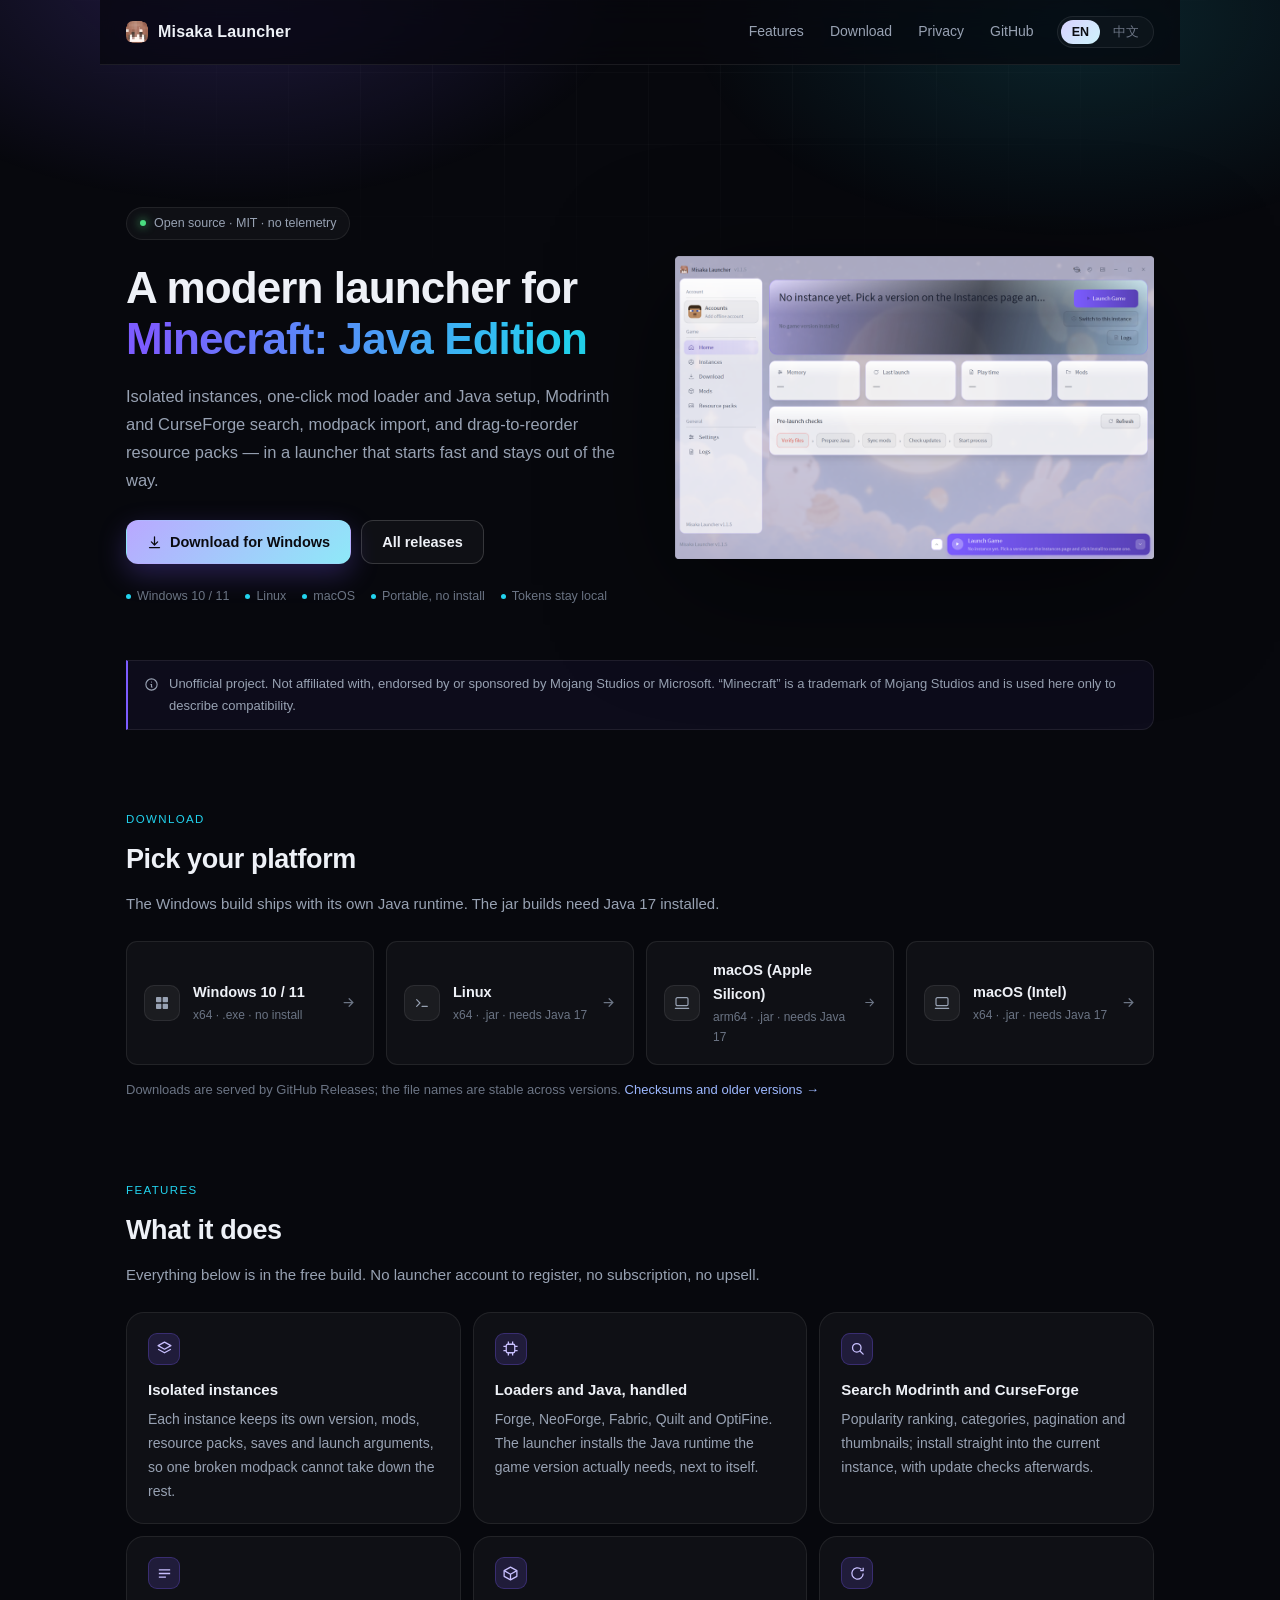
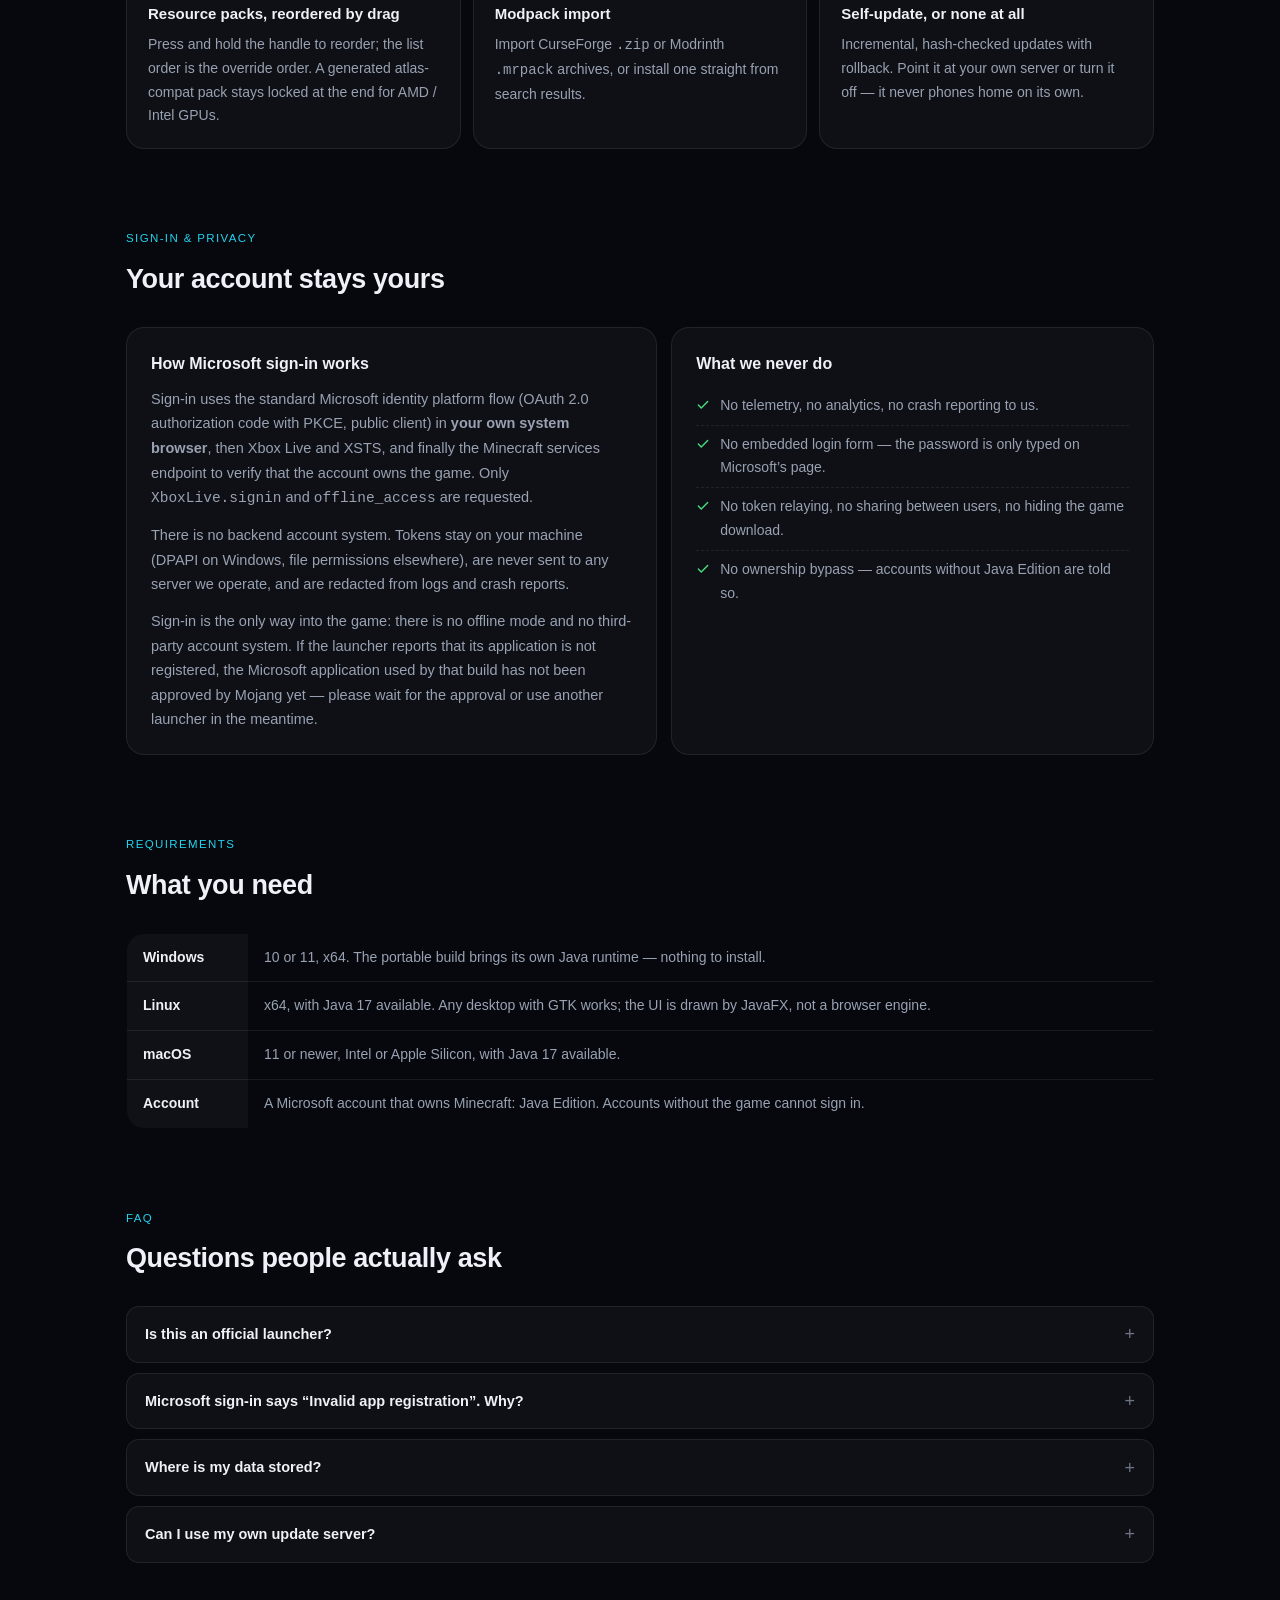
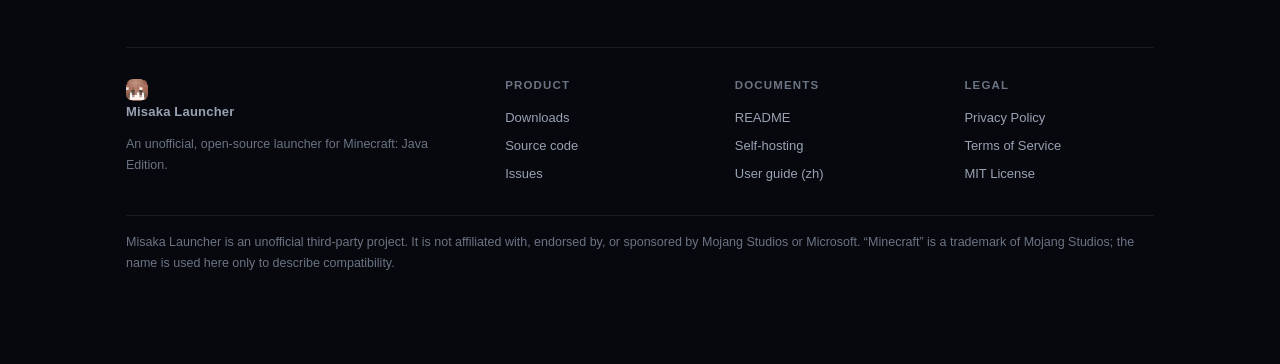
==== site/index.html @ e213591b "Misaka Launcher 1.2.0 只支持微软正版登录（移除离线账户与第三方皮肤站认证）；产品名与产物名去掉 Minecraft 商标， 更新服务产品键改为 MisakaLauncher；下载" ====
<!DOCTYPE html>
<html lang="en" data-lang="en">
<head>
    <meta charset="utf-8">
    <meta name="viewport" content="width=device-width, initial-scale=1">
    <meta name="theme-color" content="#07080d">
    <title>Misaka Launcher — a modern launcher for Minecraft: Java Edition</title>
    <meta name="description" content="Misaka Launcher is an unofficial, open-source desktop launcher for Minecraft: Java Edition: isolated instances, mod loader and Java management, Modrinth & CurseForge, modpack import, and resource pack ordering. Not affiliated with Mojang Studios or Microsoft.">
    <link rel="icon" href="assets/icon.webp" type="image/webp">
    <meta property="og:type" content="website">
    <meta property="og:title" content="Misaka Launcher — Minecraft: Java Edition launcher">
    <meta property="og:description" content="Unofficial, open-source launcher: isolated instances, mod loaders and Java managed, Modrinth &amp; CurseForge, modpack import.">
    <meta property="og:url" content="https://misakalauncher.org/">
    <meta property="og:image" content="https://misakalauncher.org/assets/screenshot-home.png">
    <link rel="stylesheet" href="assets/style.css">
</head>
<body>
<div class="wrap">

    <header class="top">
        <a class="brand" href="index.html">
            <img class="mark" src="assets/icon.webp" width="22" height="22" alt="">
            Misaka Launcher
        </a>
        <nav class="top">
            <a href="#features"><span data-lang="en">Features</span><span data-lang="zh">功能</span></a>
            <a href="#download"><span data-lang="en">Download</span><span data-lang="zh">下载</span></a>
            <a href="privacy.html"><span data-lang="en">Privacy</span><span data-lang="zh">隐私</span></a>
            <a class="keep" href="https://github.com/MisakaMikoto19/MisakaLauncher">GitHub</a>
            <span class="lang" role="group" aria-label="Language">
                <button type="button" data-set-lang="en">EN</button>
                <button type="button" data-set-lang="zh">中文</button>
            </span>
        </nav>
    </header>

    <!-- ================= Hero ================= -->
    <section class="hero">
        <div>
            <div class="eyebrow">
                <span class="dot"></span>
                <span data-lang="en">Open source · MIT · no telemetry</span>
                <span data-lang="zh">开源 · MIT · 无遥测</span>
            </div>

            <h1>
                <span data-lang="en">A modern launcher for <span class="grad">Minecraft: Java Edition</span></span>
                <span data-lang="zh">为 <span class="grad">Minecraft: Java Edition</span> 打造的现代启动器</span>
            </h1>

            <p class="lead">
                <span data-lang="en">Isolated instances, one-click mod loader and Java setup, Modrinth and CurseForge search, modpack import, and drag-to-reorder resource packs — in a launcher that starts fast and stays out of the way.</span>
                <span data-lang="zh">实例彼此隔离，加载器与 Java 一键装好；Modrinth、CurseForge 直接检索，整合包可导入；资源包拖拽排序。启动快，也不挡路。</span>
            </p>

            <div class="cta">
                <a class="btn btn-primary" href="https://github.com/MisakaMikoto19/MisakaLauncher/releases/latest/download/MisakaLauncher-windows-x64.exe">
                    <svg width="15" height="15" viewBox="0 0 24 24" fill="none" stroke="currentColor" stroke-width="2" stroke-linecap="round" stroke-linejoin="round" aria-hidden="true">
                        <path d="M12 3v12"/><path d="M7 11l5 5 5-5"/><path d="M4 20h16"/>
                    </svg>
                    <span data-lang="en">Download for Windows</span>
                    <span data-lang="zh">下载 Windows 版</span>
                </a>
                <a class="btn btn-ghost" href="https://github.com/MisakaMikoto19/MisakaLauncher/releases">
                    <span data-lang="en">All releases</span>
                    <span data-lang="zh">所有版本</span>
                </a>
            </div>

            <div class="meta-row">
                <span><i></i>Windows 10 / 11</span>
                <span><i></i>Linux</span>
                <span><i></i>macOS</span>
                <span><i></i><span data-lang="en">Portable, no install</span><span data-lang="zh">免安装</span></span>
                <span><i></i><span data-lang="en">Tokens stay local</span><span data-lang="zh">令牌只存本机</span></span>
            </div>
        </div>

        <!-- 主视觉：优先用真实截图；截图缺失时回退到纯 CSS 模拟界面，避免出现裂图 -->
        <figure class="hero-shot">
            <img src="assets/screenshot-home.png" width="1100" height="696" decoding="async"
                 alt="Misaka Launcher main window: instance sidebar, launch card and pre-launch checks"
                 onerror="this.style.display='none';document.getElementById('hero-mock').style.display='block';">
            <div class="mock" id="hero-mock" aria-hidden="true" style="display:none">
            <div class="mock-bar">
                <i></i><i></i><i></i>
                <span class="url">Misaka Launcher</span>
            </div>
            <div class="mock-body">
                <div class="mock-side">
                    <div class="grp">Account</div>
                    <div class="item"><b></b>Steve</div>
                    <div class="grp">Game</div>
                    <div class="item on"><b></b>Home</div>
                    <div class="item"><b></b>Instances</div>
                    <div class="item"><b></b>Download</div>
                    <div class="item"><b></b>Mods</div>
                    <div class="item"><b></b>Packs</div>
                    <div class="grp">General</div>
                    <div class="item"><b></b>Settings</div>
                </div>
                <div class="mock-main">
                    <div class="mock-hero">
                        <div>
                            <div class="title">1.20.1 · Forge 47.4.28</div>
                            <div class="sub">Prominence II · 128 mods</div>
                        </div>
                        <div class="mock-launch">LAUNCH</div>
                    </div>
                    <div class="mock-stats">
                        <div class="mock-stat"><div class="k">Memory</div><div class="v">6144 MB</div></div>
                        <div class="mock-stat"><div class="k">Last launch</div><div class="v">13 min ago</div></div>
                        <div class="mock-stat"><div class="k">Play time</div><div class="v">47 h</div></div>
                    </div>
                    <div class="mock-list">
                        <div class="mock-row"><span class="tick"></span>Verify files<span class="bar"><span style="width:100%"></span></span></div>
                        <div class="mock-row"><span class="tick"></span>Prepare Java<span class="bar"><span style="width:100%"></span></span></div>
                        <div class="mock-row"><span class="tick"></span>Sync mods<span class="bar"><span style="width:72%"></span></span></div>
                    </div>
                </div>
            </div>
            </div>
        </figure>
    </section>

    <div class="notice">
        <svg width="15" height="15" viewBox="0 0 24 24" fill="none" stroke="currentColor" stroke-width="1.8" stroke-linecap="round" style="flex:none;margin-top:4px" aria-hidden="true">
            <circle cx="12" cy="12" r="9"/><path d="M12 8v.01M11 12h1v4h1"/>
        </svg>
        <span data-lang="en">Unofficial project. Not affiliated with, endorsed by or sponsored by Mojang Studios or Microsoft. “Minecraft” is a trademark of Mojang Studios and is used here only to describe compatibility.</span>
        <span data-lang="zh">非官方项目，与 Mojang Studios、Microsoft 均无关联，未获其认可或赞助。「Minecraft」是 Mojang Studios 的商标，此处仅用于说明兼容性。</span>
    </div>

    <!-- ================= 下载 ================= -->
    <section id="download">
        <div class="section-head">
            <span class="kicker"><span data-lang="en">Download</span><span data-lang="zh">下载</span></span>
            <h2><span data-lang="en">Pick your platform</span><span data-lang="zh">选择你的平台</span></h2>
            <p>
                <span data-lang="en">The Windows build ships with its own Java runtime. The jar builds need Java 17 installed.</span>
                <span data-lang="zh">Windows 版自带 Java 运行时；jar 版本需要本机已有 Java 17。</span>
            </p>
        </div>

        <div class="downloads">
            <a class="dl" href="https://github.com/MisakaMikoto19/MisakaLauncher/releases/latest/download/MisakaLauncher-windows-x64.exe">
                <span class="ico" aria-hidden="true">
                    <svg width="16" height="16" viewBox="0 0 24 24" fill="currentColor"><rect x="3" y="3" width="8" height="8" rx="1.2"/><rect x="13" y="3" width="8" height="8" rx="1.2"/><rect x="3" y="13" width="8" height="8" rx="1.2"/><rect x="13" y="13" width="8" height="8" rx="1.2"/></svg>
                </span>
                <span class="txt">
                    <strong>Windows 10 / 11</strong>
                    <small><span data-lang="en">x64 · .exe · no install</span><span data-lang="zh">x64 · .exe · 免安装</span></small>
                </span>
                <svg class="arrow" width="15" height="15" viewBox="0 0 24 24" fill="none" stroke="currentColor" stroke-width="2" stroke-linecap="round" aria-hidden="true"><path d="M5 12h13M13 6l6 6-6 6"/></svg>
            </a>

            <a class="dl" href="https://github.com/MisakaMikoto19/MisakaLauncher/releases/latest/download/MisakaLauncher-linux-x64.jar">
                <span class="ico" aria-hidden="true">
                    <svg width="16" height="16" viewBox="0 0 24 24" fill="none" stroke="currentColor" stroke-width="1.8" stroke-linecap="round"><path d="M4 7l5 5-5 5"/><path d="M12 17h8"/></svg>
                </span>
                <span class="txt">
                    <strong>Linux</strong>
                    <small><span data-lang="en">x64 · .jar · needs Java 17</span><span data-lang="zh">x64 · .jar · 需 Java 17</span></small>
                </span>
                <svg class="arrow" width="15" height="15" viewBox="0 0 24 24" fill="none" stroke="currentColor" stroke-width="2" stroke-linecap="round" aria-hidden="true"><path d="M5 12h13M13 6l6 6-6 6"/></svg>
            </a>

            <a class="dl" href="https://github.com/MisakaMikoto19/MisakaLauncher/releases/latest/download/MisakaLauncher-macos-arm64.jar">
                <span class="ico" aria-hidden="true">
                    <svg width="16" height="16" viewBox="0 0 24 24" fill="none" stroke="currentColor" stroke-width="1.8" stroke-linecap="round" stroke-linejoin="round"><rect x="3" y="4" width="18" height="12" rx="2"/><path d="M2 20h20"/></svg>
                </span>
                <span class="txt">
                    <strong>macOS <span data-lang="en">(Apple Silicon)</span><span data-lang="zh">（Apple 芯片）</span></strong>
                    <small><span data-lang="en">arm64 · .jar · needs Java 17</span><span data-lang="zh">arm64 · .jar · 需 Java 17</span></small>
                </span>
                <svg class="arrow" width="15" height="15" viewBox="0 0 24 24" fill="none" stroke="currentColor" stroke-width="2" stroke-linecap="round" aria-hidden="true"><path d="M5 12h13M13 6l6 6-6 6"/></svg>
            </a>

            <a class="dl" href="https://github.com/MisakaMikoto19/MisakaLauncher/releases/latest/download/MisakaLauncher-macos-x64.jar">
                <span class="ico" aria-hidden="true">
                    <svg width="16" height="16" viewBox="0 0 24 24" fill="none" stroke="currentColor" stroke-width="1.8" stroke-linecap="round" stroke-linejoin="round"><rect x="3" y="4" width="18" height="12" rx="2"/><path d="M2 20h20"/></svg>
                </span>
                <span class="txt">
                    <strong>macOS <span data-lang="en">(Intel)</span><span data-lang="zh">（Intel）</span></strong>
                    <small><span data-lang="en">x64 · .jar · needs Java 17</span><span data-lang="zh">x64 · .jar · 需 Java 17</span></small>
                </span>
                <svg class="arrow" width="15" height="15" viewBox="0 0 24 24" fill="none" stroke="currentColor" stroke-width="2" stroke-linecap="round" aria-hidden="true"><path d="M5 12h13M13 6l6 6-6 6"/></svg>
            </a>
        </div>

        <p class="hint">
            <span data-lang="en">Downloads are served by GitHub Releases; the file names are stable across versions.</span>
            <span data-lang="zh">下载由 GitHub Releases 提供，文件名跨版本保持不变。</span>
            <a href="https://github.com/MisakaMikoto19/MisakaLauncher/releases"><span data-lang="en">Checksums and older versions →</span><span data-lang="zh">校验值与历史版本 →</span></a>
        </p>
    </section>

    <!-- ================= 功能 ================= -->
    <section id="features">
        <div class="section-head">
            <span class="kicker"><span data-lang="en">Features</span><span data-lang="zh">功能</span></span>
            <h2><span data-lang="en">What it does</span><span data-lang="zh">它能做什么</span></h2>
            <p>
                <span data-lang="en">Everything below is in the free build. No launcher account to register, no subscription, no upsell.</span>
                <span data-lang="zh">下面这些都在免费版里：不需要在启动器里注册账号，没有订阅，也没有内购。</span>
            </p>
        </div>

        <div class="features">
            <div class="feature">
                <div class="ico" aria-hidden="true">
                    <svg width="17" height="17" viewBox="0 0 24 24" fill="none" stroke="currentColor" stroke-width="1.8" stroke-linejoin="round"><path d="M12 3l9 5-9 5-9-5 9-5z"/><path d="M3 13l9 5 9-5"/></svg>
                </div>
                <h3><span data-lang="en">Isolated instances</span><span data-lang="zh">实例彼此隔离</span></h3>
                <p>
                    <span data-lang="en">Each instance keeps its own version, mods, resource packs, saves and launch arguments, so one broken modpack cannot take down the rest.</span>
                    <span data-lang="zh">每个实例独立保存版本、模组、资源包、存档与启动参数；一个整合包出问题不会牵连其它实例。</span>
                </p>
            </div>

            <div class="feature">
                <div class="ico" aria-hidden="true">
                    <svg width="17" height="17" viewBox="0 0 24 24" fill="none" stroke="currentColor" stroke-width="1.8" stroke-linejoin="round"><rect x="6" y="6" width="12" height="12" rx="2"/><path d="M9 2v4M15 2v4M9 18v4M15 18v4M2 9h4M2 15h4M18 9h4M18 15h4"/></svg>
                </div>
                <h3><span data-lang="en">Loaders and Java, handled</span><span data-lang="zh">加载器与 Java 自动搞定</span></h3>
                <p>
                    <span data-lang="en">Forge, NeoForge, Fabric, Quilt and OptiFine. The launcher installs the Java runtime the game version actually needs, next to itself.</span>
                    <span data-lang="zh">支持 Forge、NeoForge、Fabric、Quilt、OptiFine；按游戏版本自动安装对应 Java 运行时，放在启动器旁边。</span>
                </p>
            </div>

            <div class="feature">
                <div class="ico" aria-hidden="true">
                    <svg width="17" height="17" viewBox="0 0 24 24" fill="none" stroke="currentColor" stroke-width="1.8" stroke-linecap="round"><circle cx="11" cy="11" r="6"/><path d="M20 20l-4.2-4.2"/></svg>
                </div>
                <h3><span data-lang="en">Search Modrinth and CurseForge</span><span data-lang="zh">直接检索两大平台</span></h3>
                <p>
                    <span data-lang="en">Popularity ranking, categories, pagination and thumbnails; install straight into the current instance, with update checks afterwards.</span>
                    <span data-lang="zh">热度排序、分类筛选、分页与缩略图；装进当前实例，之后还能检查更新。</span>
                </p>
            </div>

            <div class="feature">
                <div class="ico" aria-hidden="true">
                    <svg width="17" height="17" viewBox="0 0 24 24" fill="none" stroke="currentColor" stroke-width="1.8" stroke-linejoin="round"><path d="M4 7h16M4 12h16M4 17h10"/></svg>
                </div>
                <h3><span data-lang="en">Resource packs, reordered by drag</span><span data-lang="zh">资源包拖拽排序</span></h3>
                <p>
                    <span data-lang="en">Press and hold the handle to reorder; the list order is the override order. A generated atlas-compat pack stays locked at the end for AMD / Intel GPUs.</span>
                    <span data-lang="zh">按住手柄即可拖动排序，列表顺序就是覆盖顺序。为 AMD / Intel 显卡生成的贴图兼容包锁定在末尾。</span>
                </p>
            </div>

            <div class="feature">
                <div class="ico" aria-hidden="true">
                    <svg width="17" height="17" viewBox="0 0 24 24" fill="none" stroke="currentColor" stroke-width="1.8" stroke-linejoin="round"><path d="M3 8l9-5 9 5v8l-9 5-9-5V8z"/><path d="M3 8l9 5 9-5M12 13v8"/></svg>
                </div>
                <h3><span data-lang="en">Modpack import</span><span data-lang="zh">整合包导入</span></h3>
                <p>
                    <span data-lang="en">Import CurseForge <code>.zip</code> or Modrinth <code>.mrpack</code> archives, or install one straight from search results.</span>
                    <span data-lang="zh">导入 CurseForge <code>.zip</code> 或 Modrinth <code>.mrpack</code>，也可直接从检索结果里安装。</span>
                </p>
            </div>

            <div class="feature">
                <div class="ico" aria-hidden="true">
                    <svg width="17" height="17" viewBox="0 0 24 24" fill="none" stroke="currentColor" stroke-width="1.8" stroke-linejoin="round"><path d="M20 12a8 8 0 1 1-2.6-5.9"/><path d="M20 4v4h-4"/></svg>
                </div>
                <h3><span data-lang="en">Self-update, or none at all</span><span data-lang="zh">可自更新，也可完全关掉</span></h3>
                <p>
                    <span data-lang="en">Incremental, hash-checked updates with rollback. Point it at your own server or turn it off — it never phones home on its own.</span>
                    <span data-lang="zh">增量更新、逐块校验、可回滚；可以指向自建服务端，也可以直接关掉，默认不会私自上报。</span>
                </p>
            </div>
        </div>

        </section>

    <!-- ================= 登录与隐私 ================= -->
    <section id="signin">
        <div class="section-head">
            <span class="kicker"><span data-lang="en">Sign-in &amp; privacy</span><span data-lang="zh">登录与隐私</span></span>
            <h2><span data-lang="en">Your account stays yours</span><span data-lang="zh">账号始终在你自己手里</span></h2>
        </div>

        <div class="split">
            <div class="card">
                <h3><span data-lang="en">How Microsoft sign-in works</span><span data-lang="zh">微软登录是怎么走的</span></h3>
                <p>
                    <span data-lang="en">Sign-in uses the standard Microsoft identity platform flow (OAuth 2.0 authorization code with PKCE, public client) in <strong>your own system browser</strong>, then Xbox Live and XSTS, and finally the Minecraft services endpoint to verify that the account owns the game. Only <code>XboxLive.signin</code> and <code>offline_access</code> are requested.</span>
                    <span data-lang="zh">登录使用微软标准流程（OAuth 2.0 授权码 + PKCE，公共客户端），在 <strong>你自己的系统浏览器</strong> 里完成；随后经 Xbox Live 与 XSTS，最后由 Minecraft 服务端确认账号是否拥有游戏。只申请 <code>XboxLive.signin</code> 与 <code>offline_access</code>。</span>
                </p>
                <p>
                    <span data-lang="en">There is no backend account system. Tokens stay on your machine (DPAPI on Windows, file permissions elsewhere), are never sent to any server we operate, and are redacted from logs and crash reports.</span>
                    <span data-lang="zh">没有自有账号服务器：令牌只保存在本机（Windows 用 DPAPI 加密），不会上传到本项目运营的任何服务器，日志与崩溃报告里的令牌会被脱敏。</span>
                </p>
                <p>
                    <span data-lang="en">Sign-in is the only way into the game: there is no offline mode and no third-party account system. If the launcher reports that its application is not registered, the Microsoft application used by that build has not been approved by Mojang yet — please wait for the approval or use another launcher in the meantime.</span>
                    <span data-lang="zh">登录是进入游戏的唯一方式：没有离线模式，也不接任何第三方账户体系。若提示应用未登记，说明该构建使用的微软应用尚未通过 Mojang 审核 —— 请等待审核通过，或暂时改用其它启动器。</span>
                </p>
            </div>

            <div class="card">
                <h3><span data-lang="en">What we never do</span><span data-lang="zh">我们不做的事</span></h3>
                <ul class="checklist">
                    <li>
                        <svg width="14" height="14" viewBox="0 0 24 24" fill="none" stroke="currentColor" stroke-width="2.4" stroke-linecap="round" stroke-linejoin="round" aria-hidden="true"><path d="M20 6L9 17l-5-5"/></svg>
                        <span data-lang="en">No telemetry, no analytics, no crash reporting to us.</span>
                        <span data-lang="zh">没有遥测、没有统计，崩溃报告不会发给我们。</span>
                    </li>
                    <li>
                        <svg width="14" height="14" viewBox="0 0 24 24" fill="none" stroke="currentColor" stroke-width="2.4" stroke-linecap="round" stroke-linejoin="round" aria-hidden="true"><path d="M20 6L9 17l-5-5"/></svg>
                        <span data-lang="en">No embedded login form — the password is only typed on Microsoft’s page.</span>
                        <span data-lang="zh">不内嵌登录表单，密码只在微软页面上输入。</span>
                    </li>
                    <li>
                        <svg width="14" height="14" viewBox="0 0 24 24" fill="none" stroke="currentColor" stroke-width="2.4" stroke-linecap="round" stroke-linejoin="round" aria-hidden="true"><path d="M20 6L9 17l-5-5"/></svg>
                        <span data-lang="en">No token relaying, no sharing between users, no hiding the game download.</span>
                        <span data-lang="zh">不转发令牌、不在用户之间共享、不代下游戏本体。</span>
                    </li>
                    <li>
                        <svg width="14" height="14" viewBox="0 0 24 24" fill="none" stroke="currentColor" stroke-width="2.4" stroke-linecap="round" stroke-linejoin="round" aria-hidden="true"><path d="M20 6L9 17l-5-5"/></svg>
                        <span data-lang="en">No ownership bypass — accounts without Java Edition are told so.</span>
                        <span data-lang="zh">不绕过正版校验，未拥有 Java Edition 的账号会被明确拒绝。</span>
                    </li>
                </ul>
            </div>
        </div>
    </section>

    <!-- ================= 运行要求 ================= -->
    <section id="requirements">
        <div class="section-head">
            <span class="kicker"><span data-lang="en">Requirements</span><span data-lang="zh">运行要求</span></span>
            <h2><span data-lang="en">What you need</span><span data-lang="zh">需要什么</span></h2>
        </div>

        <table class="req">
            <tr>
                <th>Windows</th>
                <td>
                    <span data-lang="en">10 or 11, x64. The portable build brings its own Java runtime — nothing to install.</span>
                    <span data-lang="zh">10 或 11，x64。便携版自带 Java 运行时，无需另外安装。</span>
                </td>
            </tr>
            <tr>
                <th>Linux</th>
                <td>
                    <span data-lang="en">x64, with Java 17 available. Any desktop with GTK works; the UI is drawn by JavaFX, not a browser engine.</span>
                    <span data-lang="zh">x64，需要 Java 17。任何带 GTK 的桌面环境都可以；界面由 JavaFX 绘制，不依赖浏览器内核。</span>
                </td>
            </tr>
            <tr>
                <th>macOS</th>
                <td>
                    <span data-lang="en">11 or newer, Intel or Apple Silicon, with Java 17 available.</span>
                    <span data-lang="zh">11 及以上，Intel 或 Apple 芯片，需要 Java 17。</span>
                </td>
            </tr>
            <tr>
                <th><span data-lang="en">Account</span><span data-lang="zh">账号</span></th>
                <td>
                    <span data-lang="en">A Microsoft account that owns Minecraft: Java Edition. Accounts without the game cannot sign in.</span>
                    <span data-lang="zh">一个拥有 Minecraft: Java Edition 的微软账号；未拥有游戏的账号无法登录。</span>
                </td>
            </tr>
        </table>
    </section>

    <!-- ================= FAQ ================= -->
    <section id="faq">
        <div class="section-head">
            <span class="kicker">FAQ</span>
            <h2><span data-lang="en">Questions people actually ask</span><span data-lang="zh">常被问到的问题</span></h2>
        </div>

        <div class="faq">
            <details>
                <summary><span data-lang="en">Is this an official launcher?</span><span data-lang="zh">这是官方启动器吗？</span></summary>
                <p>
                    <span data-lang="en">No. It is an independent, open-source project (MIT). It does not ship the game and it does not grant access to accounts that do not own Minecraft: Java Edition.</span>
                    <span data-lang="zh">不是。这是一个独立的开源项目（MIT）。它不分发游戏本体，也不会让未拥有 Minecraft: Java Edition 的账号获得访问权限。</span>
                </p>
            </details>

            <details>
                <summary><span data-lang="en">Microsoft sign-in says “Invalid app registration”. Why?</span><span data-lang="zh">微软登录报 “Invalid app registration” 是什么原因？</span></summary>
                <p>
                    <span data-lang="en">The Microsoft application used by that build has not been approved by Mojang’s API allow list yet, so the game cannot be launched at all — there is no offline fallback by design. Nothing is wrong with your machine or your account.</span>
                    <span data-lang="zh">该构建使用的微软应用还没有通过 Mojang 的 API 白名单审核，因此暂时无法启动游戏 —— 本启动器不提供离线兜底。这不是你机器或账号的问题。</span>
                </p>
            </details>

            <details>
                <summary><span data-lang="en">Where is my data stored?</span><span data-lang="zh">我的数据存在哪？</span></summary>
                <p>
                    <span data-lang="en">Everything lives in the launcher’s own folder (portable by default): instances, mods, saves, Java runtimes, logs and settings. Delete the folder to uninstall; there is no uninstaller and no registry litter.</span>
                    <span data-lang="zh">全部在启动器自己的目录里（默认便携）：实例、模组、存档、Java 运行时、日志与设置。删掉目录即卸载，没有卸载程序和注册表残留。</span>
                </p>
            </details>

            <details>
                <summary><span data-lang="en">Can I use my own update server?</span><span data-lang="zh">可以接自建的更新服务吗？</span></summary>
                <p>
                    <span data-lang="en">Yes. The update client speaks a small documented protocol (health, check, changelog, chunked download) and points at a configurable base URL; leaving it blank simply disables auto-update. The contract is in the repository under <code>docs/SELF-HOSTING.md</code>.</span>
                    <span data-lang="zh">可以。更新客户端使用一套小而明确的协议（健康检查、检查更新、更新说明、分块下载），地址可配置；留空即关闭自动更新。接口契约见仓库里的 <code>docs/SELF-HOSTING.md</code>。</span>
                </p>
            </details>
        </div>
    </section>

    <!-- ================= 页脚 ================= -->
    <footer>
        <div class="cols">
            <div>
                <a class="brand" href="index.html" style="margin-bottom:8px">
                    <img class="mark" src="assets/icon.webp" width="22" height="22" alt="">
                    Misaka Launcher
                </a>
                <div class="tagline">
                    <span data-lang="en">An unofficial, open-source launcher for Minecraft: Java Edition.</span>
                    <span data-lang="zh">非官方、开源的 Minecraft: Java Edition 启动器。</span>
                </div>
            </div>
            <div>
                <h4><span data-lang="en">Product</span><span data-lang="zh">项目</span></h4>
                <a href="https://github.com/MisakaMikoto19/MisakaLauncher/releases"><span data-lang="en">Downloads</span><span data-lang="zh">下载</span></a>
                <a href="https://github.com/MisakaMikoto19/MisakaLauncher"><span data-lang="en">Source code</span><span data-lang="zh">源代码</span></a>
                <a href="https://github.com/MisakaMikoto19/MisakaLauncher/issues"><span data-lang="en">Issues</span><span data-lang="zh">问题反馈</span></a>
            </div>
            <div>
                <h4><span data-lang="en">Documents</span><span data-lang="zh">文档</span></h4>
                <a href="https://github.com/MisakaMikoto19/MisakaLauncher/blob/main/README.md">README</a>
                <a href="https://github.com/MisakaMikoto19/MisakaLauncher/blob/main/docs/SELF-HOSTING.md"><span data-lang="en">Self-hosting</span><span data-lang="zh">自建服务端</span></a>
                <a href="https://github.com/MisakaMikoto19/MisakaLauncher/blob/main/使用说明.md"><span data-lang="en">User guide (zh)</span><span data-lang="zh">使用说明</span></a>
            </div>
            <div>
                <h4><span data-lang="en">Legal</span><span data-lang="zh">法律</span></h4>
                <a href="privacy.html"><span data-lang="en">Privacy Policy</span><span data-lang="zh">隐私政策</span></a>
                <a href="terms.html"><span data-lang="en">Terms of Service</span><span data-lang="zh">服务条款</span></a>
                <a href="https://github.com/MisakaMikoto19/MisakaLauncher/blob/main/LICENSE">MIT License</a>
            </div>
        </div>
        <div class="legal">
            <span data-lang="en">Misaka Launcher is an unofficial third-party project. It is not affiliated with, endorsed by, or sponsored by Mojang Studios or Microsoft. “Minecraft” is a trademark of Mojang Studios; the name is used here only to describe compatibility.</span>
            <span data-lang="zh">Misaka Launcher 是非官方第三方项目，与 Mojang Studios、Microsoft 均无关联，未获其认可或赞助。「Minecraft」是 Mojang Studios 的商标，此处仅用于说明兼容性。</span>
        </div>
    </footer>

</div>

<script>
    (function () {
        var KEY = 'misaka-lang';
        var root = document.documentElement;

        function apply(lang) {
            root.setAttribute('data-lang', lang);
            root.setAttribute('lang', lang === 'zh' ? 'zh-CN' : 'en');
            var buttons = document.querySelectorAll('[data-set-lang]');
            for (var i = 0; i < buttons.length; i++) {
                var on = buttons[i].getAttribute('data-set-lang') === lang;
                buttons[i].classList.toggle('on', on);
                buttons[i].setAttribute('aria-pressed', on ? 'true' : 'false');
            }
        }

        var buttons = document.querySelectorAll('[data-set-lang]');
        for (var i = 0; i < buttons.length; i++) {
            buttons[i].addEventListener('click', function () {
                var lang = this.getAttribute('data-set-lang');
                try { localStorage.setItem(KEY, lang); } catch (e) { }
                apply(lang);
            });
        }

        var saved = null;
        try { saved = localStorage.getItem(KEY); } catch (e) { }
        apply(saved === 'zh' ? 'zh' : 'en');
    })();
</script>
</body>
</html>
---- site/assets/style.css ----
/* Misaka Launcher — 站点样式
   全静态、零外部依赖（不引 CDN 字体/图标）：网络差或被墙时也不会变丑。
   配色对齐启动器本体：紫 #7C5CFF → 青 #22D3EE。 */

:root {
    --bg: #07080d;
    --bg-soft: #0b0d14;
    --card: rgba(255, 255, 255, 0.035);
    --card-hi: rgba(255, 255, 255, 0.06);
    --line: rgba(255, 255, 255, 0.08);
    --line-hi: rgba(255, 255, 255, 0.16);
    --text: #eef1f7;
    --muted: #98a2b3;
    --muted-2: #6b7484;
    --accent: #7c5cff;
    --accent-2: #22d3ee;
    --accent-soft: rgba(124, 92, 255, 0.16);
    --ok: #4ade80;
    --radius: 18px;
    --radius-sm: 11px;
    --max: 1080px;
}

* { box-sizing: border-box; }

html { scroll-behavior: smooth; }

body {
    margin: 0;
    background: var(--bg);
    color: var(--text);
    font-family: -apple-system, BlinkMacSystemFont, "Segoe UI", "Noto Sans SC",
        "PingFang SC", "Microsoft YaHei", sans-serif;
    font-size: 16px;
    line-height: 1.7;
    -webkit-font-smoothing: antialiased;
}

/* 顶部双色柔光 + 细网格，首屏不空，也不用加载图片 */
body::before {
    content: "";
    position: fixed;
    inset: 0;
    z-index: 0;
    pointer-events: none;
    background:
        radial-gradient(46% 38% at 18% -4%, rgba(124, 92, 255, 0.22), transparent 70%),
        radial-gradient(42% 34% at 84% 2%, rgba(34, 211, 238, 0.14), transparent 72%);
}

body::after {
    content: "";
    position: fixed;
    inset: 0;
    z-index: 0;
    pointer-events: none;
    background-image:
        linear-gradient(rgba(255, 255, 255, 0.025) 1px, transparent 1px),
        linear-gradient(90deg, rgba(255, 255, 255, 0.025) 1px, transparent 1px);
    background-size: 72px 72px;
    mask-image: radial-gradient(66% 46% at 50% 0%, #000 28%, transparent 80%);
    -webkit-mask-image: radial-gradient(66% 46% at 50% 0%, #000 28%, transparent 80%);
}

.wrap {
    position: relative;
    z-index: 1;
    max-width: var(--max);
    margin: 0 auto;
    padding: 0 26px 90px;
}

/* ---------------- 顶栏 ---------------- */
header.top {
    position: sticky;
    top: 0;
    z-index: 20;
    display: flex;
    align-items: center;
    justify-content: space-between;
    gap: 20px;
    margin: 0 -26px;
    padding: 13px 26px;
    background: rgba(7, 8, 13, 0.74);
    backdrop-filter: saturate(150%) blur(16px);
    -webkit-backdrop-filter: saturate(150%) blur(16px);
    border-bottom: 1px solid var(--line);
}

.brand {
    display: flex;
    align-items: center;
    gap: 10px;
    font-weight: 650;
    letter-spacing: 0.2px;
    color: var(--text);
    text-decoration: none;
    white-space: nowrap;
}

.brand .mark { display: block; border-radius: 7px; }

nav.top { display: flex; align-items: center; gap: 4px; margin-left: auto; }

nav.top a {
    color: var(--muted);
    text-decoration: none;
    font-size: 14px;
    padding: 7px 11px;
    border-radius: 9px;
    transition: color 0.16s ease, background 0.16s ease;
}

nav.top a:hover { color: var(--text); background: var(--card-hi); }

.lang {
    display: inline-flex;
    align-items: center;
    padding: 3px;
    gap: 2px;
    margin-left: 8px;
    border: 1px solid var(--line);
    border-radius: 999px;
    background: rgba(255, 255, 255, 0.03);
}

.lang button {
    appearance: none;
    border: 0;
    background: transparent;
    color: var(--muted-2);
    font: inherit;
    font-size: 12.5px;
    line-height: 1;
    padding: 6px 11px;
    border-radius: 999px;
    cursor: pointer;
    transition: color 0.16s ease, background 0.16s ease;
}

.lang button:hover { color: var(--text); }

.lang button.on {
    color: #0b0d12;
    font-weight: 600;
    background: linear-gradient(135deg, #d9d2ff, #cdf3fb);
}

/* ---------------- Hero ---------------- */
.hero {
    display: grid;
    grid-template-columns: minmax(0, 1.05fr) minmax(0, 1fr);
    gap: 46px;
    align-items: center;
    padding: 68px 0 26px;
}

.eyebrow {
    display: inline-flex;
    align-items: center;
    gap: 8px;
    font-size: 12.5px;
    color: var(--muted);
    border: 1px solid var(--line);
    border-radius: 999px;
    padding: 5px 13px;
    background: var(--card);
    margin-bottom: 22px;
}

.eyebrow .dot {
    width: 6px;
    height: 6px;
    border-radius: 50%;
    background: var(--ok);
    box-shadow: 0 0 10px rgba(74, 222, 128, 0.9);
}

.hero h1 {
    font-size: clamp(30px, 3.5vw, 44px);
    line-height: 1.16;
    letter-spacing: -0.9px;
    font-weight: 700;
    margin: 0 0 18px;
}

.hero h1 .grad {
    background: linear-gradient(100deg, var(--accent) 6%, var(--accent-2) 96%);
    -webkit-background-clip: text;
    background-clip: text;
    color: transparent;
}

.hero p.lead {
    color: var(--muted);
    font-size: 16.5px;
    margin: 0 0 26px;
    max-width: 36em;
}

.cta { display: flex; flex-wrap: wrap; gap: 10px; margin-bottom: 22px; }

.btn {
    display: inline-flex;
    align-items: center;
    gap: 8px;
    height: 44px;
    padding: 0 20px;
    border-radius: 12px;
    font-size: 14.5px;
    font-weight: 600;
    text-decoration: none;
    border: 1px solid transparent;
    transition: transform 0.16s ease, box-shadow 0.16s ease, background 0.16s ease,
        border-color 0.16s ease;
}

.btn-primary {
    color: #0a0b10;
    background: linear-gradient(135deg, #b9a8ff, #8ee9f8);
    box-shadow: 0 10px 28px rgba(124, 92, 255, 0.28);
}

.btn-primary:hover { transform: translateY(-1px); box-shadow: 0 14px 34px rgba(124, 92, 255, 0.38); }

.btn-ghost {
    color: var(--text);
    border-color: var(--line-hi);
    background: var(--card);
}

.btn-ghost:hover { background: var(--card-hi); transform: translateY(-1px); }

.meta-row {
    display: flex;
    flex-wrap: wrap;
    gap: 7px 16px;
    font-size: 12.5px;
    color: var(--muted-2);
}

.meta-row span { display: inline-flex; align-items: center; gap: 6px; }

.meta-row i {
    width: 5px;
    height: 5px;
    border-radius: 50%;
    background: var(--accent-2);
    display: inline-block;
}

/* ---------------- 模拟窗口（纯 CSS，不加载截图） ---------------- */
/* 主视觉：优先真实截图；截图缺失时由 JS 切到下面的 .mock 兜底 */
.hero-shot {
    margin: 0;
    position: relative;
}

.hero-shot img {
    display: block;
    width: 100%;
    height: auto;
    /* 截图外围已是透明（构建时处理过），所以用 drop-shadow 让阴影贴合圆角轮廓；
       box-shadow 会按矩形盒子投影，四角会露出一圈方形的光晕。
       也不再额外描边：窗口自己那条淡紫边框已经够了，再套一圈会显得双层。 */
    filter: drop-shadow(0 26px 60px rgba(0, 0, 0, 0.55));
}

.mock {
    position: relative;
    border: 1px solid var(--line-hi);
    border-radius: 16px;
    background: linear-gradient(180deg, rgba(22, 25, 36, 0.96), rgba(12, 14, 21, 0.96));
    box-shadow: 0 30px 80px rgba(0, 0, 0, 0.55), 0 0 0 1px rgba(255, 255, 255, 0.02) inset;
    overflow: hidden;
    transform: perspective(1200px) rotateX(2.2deg) rotateY(-3deg);
    transition: transform 0.5s ease;
}

.mock:hover { transform: perspective(1200px) rotateX(0deg) rotateY(0deg); }

.mock-bar {
    display: flex;
    align-items: center;
    gap: 7px;
    padding: 9px 12px;
    border-bottom: 1px solid var(--line);
    background: rgba(255, 255, 255, 0.025);
}

.mock-bar i {
    width: 9px;
    height: 9px;
    border-radius: 50%;
    background: rgba(255, 255, 255, 0.18);
    display: block;
}

.mock-bar i:first-child { background: #ff6b6b; }
.mock-bar i:nth-child(2) { background: #fbbf24; }
.mock-bar i:nth-child(3) { background: #4ade80; }

.mock-bar .url {
    margin-left: 8px;
    font-size: 10.5px;
    color: var(--muted-2);
    letter-spacing: 0.3px;
}

.mock-body { display: grid; grid-template-columns: 132px minmax(0, 1fr); min-height: 264px; }

.mock-side {
    border-right: 1px solid var(--line);
    padding: 12px 10px;
    display: flex;
    flex-direction: column;
    gap: 4px;
    background: rgba(255, 255, 255, 0.015);
}

.mock-side .grp {
    font-size: 9.5px;
    letter-spacing: 0.08em;
    text-transform: uppercase;
    color: var(--muted-2);
    padding: 8px 8px 4px;
}

.mock-side .item {
    display: flex;
    align-items: center;
    gap: 8px;
    font-size: 11.5px;
    color: var(--muted);
    padding: 6px 8px;
    border-radius: 8px;
}

.mock-side .item.on {
    color: var(--text);
    font-weight: 600;
    background: linear-gradient(90deg, rgba(124, 92, 255, 0.28), rgba(34, 211, 238, 0.12));
}

.mock-side .item b {
    width: 12px;
    height: 12px;
    border-radius: 4px;
    background: rgba(255, 255, 255, 0.16);
    display: block;
}

.mock-side .item.on b { background: linear-gradient(135deg, #b9a8ff, #8ee9f8); }

.mock-main { padding: 14px; display: flex; flex-direction: column; gap: 10px; }

.mock-hero {
    border: 1px solid var(--line);
    border-radius: 12px;
    padding: 14px;
    background:
        linear-gradient(120deg, rgba(124, 92, 255, 0.16), rgba(34, 211, 238, 0.08)),
        rgba(255, 255, 255, 0.02);
    display: flex;
    align-items: center;
    gap: 12px;
}

.mock-hero .title { font-size: 13px; font-weight: 650; }
.mock-hero .sub { font-size: 10.5px; color: var(--muted-2); margin-top: 2px; }

.mock-launch {
    margin-left: auto;
    font-size: 11px;
    font-weight: 700;
    color: #0a0b10;
    padding: 8px 14px;
    border-radius: 9px;
    background: linear-gradient(135deg, #b9a8ff, #8ee9f8);
    box-shadow: 0 8px 20px rgba(124, 92, 255, 0.35);
    white-space: nowrap;
}

.mock-stats { display: grid; grid-template-columns: repeat(3, 1fr); gap: 8px; }

.mock-stat {
    border: 1px solid var(--line);
    border-radius: 10px;
    padding: 9px 10px;
    background: rgba(255, 255, 255, 0.025);
}

.mock-stat .k { font-size: 9.5px; color: var(--muted-2); }
.mock-stat .v { font-size: 13px; font-weight: 650; margin-top: 2px; }

.mock-list { display: flex; flex-direction: column; gap: 5px; }

.mock-row {
    display: flex;
    align-items: center;
    gap: 8px;
    font-size: 11px;
    color: var(--muted);
    border: 1px solid var(--line);
    border-radius: 8px;
    padding: 7px 9px;
    background: rgba(255, 255, 255, 0.02);
}

.mock-row .tick {
    width: 12px;
    height: 12px;
    border-radius: 4px;
    background: linear-gradient(135deg, #b9a8ff, #8ee9f8);
    flex: none;
}

.mock-row .bar {
    margin-left: auto;
    width: 46px;
    height: 4px;
    border-radius: 999px;
    background: rgba(255, 255, 255, 0.12);
    overflow: hidden;
    flex: none;
}

.mock-row .bar span {
    display: block;
    height: 100%;
    border-radius: 999px;
    background: linear-gradient(90deg, var(--accent), var(--accent-2));
}

.mock-row .grip {
    color: var(--muted-2);
    letter-spacing: -2px;
    font-size: 13px;
    flex: none;
}

/* ---------------- 通用区块 ---------------- */
section { margin-top: 74px; }

.section-head { margin-bottom: 24px; max-width: 44em; }

.kicker {
    display: inline-block;
    font-size: 11.5px;
    letter-spacing: 0.12em;
    text-transform: uppercase;
    color: var(--accent-2);
    margin-bottom: 8px;
}

.section-head h2 {
    font-size: clamp(20px, 2.4vw, 27px);
    letter-spacing: -0.4px;
    margin: 0 0 8px;
    font-weight: 680;
}

.section-head p { margin: 0; color: var(--muted); font-size: 15px; }

.notice {
    display: flex;
    align-items: flex-start;
    gap: 10px;
    font-size: 13px;
    color: var(--muted);
    border: 1px solid var(--line);
    border-left: 2px solid var(--accent);
    border-radius: 0 12px 12px 0;
    background: rgba(124, 92, 255, 0.06);
    padding: 12px 16px;
    margin-top: 26px;
}

/* ---------------- 下载 ---------------- */
.downloads {
    display: grid;
    grid-template-columns: repeat(auto-fit, minmax(228px, 1fr));
    gap: 12px;
}

.dl {
    position: relative;
    display: flex;
    align-items: center;
    gap: 13px;
    padding: 16px 17px;
    border: 1px solid var(--line);
    border-radius: var(--radius-sm);
    background: var(--card);
    color: var(--text);
    text-decoration: none;
    transition: border-color 0.18s ease, transform 0.18s ease, background 0.18s ease,
        box-shadow 0.18s ease;
}

.dl:hover {
    border-color: rgba(124, 92, 255, 0.55);
    background: var(--accent-soft);
    transform: translateY(-2px);
    box-shadow: 0 12px 30px rgba(0, 0, 0, 0.36);
}

.dl .ico {
    flex: none;
    width: 36px;
    height: 36px;
    display: grid;
    place-items: center;
    border-radius: 10px;
    border: 1px solid var(--line);
    background: rgba(255, 255, 255, 0.05);
    color: var(--muted);
}

.dl:hover .ico { color: var(--text); border-color: var(--line-hi); }

.dl .txt { min-width: 0; }
.dl strong { display: block; font-size: 14.5px; font-weight: 620; }
.dl small { display: block; color: var(--muted-2); font-size: 12px; }

.dl .arrow {
    margin-left: auto;
    color: var(--muted-2);
    transition: transform 0.18s ease, color 0.18s ease;
}

.dl:hover .arrow { color: var(--text); transform: translateX(2px); }

.hint { color: var(--muted-2); font-size: 13px; margin-top: 14px; }
.hint a { color: #9db8ff; text-decoration: none; }
.hint a:hover { text-decoration: underline; }

/* ---------------- 特性 ---------------- */
.features {
    display: grid;
    grid-template-columns: repeat(auto-fit, minmax(268px, 1fr));
    gap: 12px;
}

.feature {
    border: 1px solid var(--line);
    border-radius: var(--radius);
    background: var(--card);
    padding: 20px 21px;
    transition: border-color 0.18s ease, background 0.18s ease, transform 0.18s ease;
}

.feature:hover {
    border-color: var(--line-hi);
    background: var(--card-hi);
    transform: translateY(-2px);
}

.feature .ico {
    width: 32px;
    height: 32px;
    display: grid;
    place-items: center;
    border-radius: 9px;
    margin-bottom: 12px;
    color: #c9c0ff;
    background: var(--accent-soft);
    border: 1px solid rgba(124, 92, 255, 0.28);
}

.feature h3 { font-size: 15px; margin: 0 0 6px; font-weight: 640; }
.feature p { margin: 0; color: var(--muted); font-size: 14px; }

/* ---------------- 隐私 / 登录说明 ---------------- */
.split {
    display: grid;
    grid-template-columns: minmax(0, 1.1fr) minmax(0, 1fr);
    gap: 14px;
}

.card {
    border: 1px solid var(--line);
    border-radius: var(--radius);
    background: var(--card);
    padding: 22px 24px;
}

.card h3 { margin: 0 0 10px; font-size: 16px; font-weight: 650; }
.card p { margin: 0 0 12px; color: var(--muted); font-size: 14.5px; }
.card p:last-child { margin-bottom: 0; }

.checklist { list-style: none; margin: 0; padding: 0; }

.checklist li {
    display: flex;
    gap: 10px;
    align-items: flex-start;
    font-size: 14px;
    color: var(--muted);
    padding: 7px 0;
    border-bottom: 1px dashed var(--line);
}

.checklist li:last-child { border-bottom: 0; }

.checklist svg { flex: none; margin-top: 4px; color: var(--ok); }

/* ---------------- 要求表 ---------------- */
table.req {
    width: 100%;
    border-collapse: collapse;
    font-size: 14px;
    border: 1px solid var(--line);
    border-radius: var(--radius);
    overflow: hidden;
}

table.req th,
table.req td {
    text-align: left;
    padding: 12px 16px;
    border-bottom: 1px solid var(--line);
    vertical-align: top;
}

table.req th {
    font-weight: 600;
    color: var(--text);
    background: rgba(255, 255, 255, 0.04);
    white-space: nowrap;
}

table.req td { color: var(--muted); }
table.req tr:last-child th, table.req tr:last-child td { border-bottom: 0; }

/* ---------------- FAQ ---------------- */
.faq { display: grid; gap: 10px; }

details {
    border: 1px solid var(--line);
    border-radius: 13px;
    background: var(--card);
    padding: 0 18px;
    transition: border-color 0.18s ease, background 0.18s ease;
}

details[open] { border-color: var(--line-hi); background: var(--card-hi); }

summary {
    cursor: pointer;
    list-style: none;
    padding: 15px 0;
    font-size: 14.5px;
    font-weight: 600;
    display: flex;
    align-items: center;
    gap: 10px;
}

summary::-webkit-details-marker { display: none; }

summary::after {
    content: "+";
    margin-left: auto;
    color: var(--muted-2);
    font-size: 18px;
    font-weight: 400;
    line-height: 1;
}

details[open] summary::after { content: "−"; }

details p { margin: 0 0 16px; color: var(--muted); font-size: 14px; }

/* ---------------- 页脚 ---------------- */
footer {
    margin-top: 84px;
    padding-top: 28px;
    border-top: 1px solid var(--line);
    color: var(--muted-2);
    font-size: 13px;
}

/* 用 flex 而不是 grid：auto-fit 与固定轨道混写在部分浏览器里会被整条声明判无效，
   结果就是四栏塌成一栏（线上确实出现过）。flex + flex-basis 行为可预测。 */
footer .cols {
    display: flex;
    flex-wrap: wrap;
    align-items: flex-start;
    gap: 26px 40px;
    margin-bottom: 26px;
}

footer .cols > div {
    flex: 1 1 150px;
    min-width: 0;
}

footer .cols > div:first-child {
    flex: 2 1 260px;
}

footer h4 {
    font-size: 11.5px;
    text-transform: uppercase;
    letter-spacing: 0.1em;
    color: var(--muted-2);
    margin: 0 0 9px;
    font-weight: 600;
}

/* 显式声明 :link/:visited：某些浏览器的默认下划线会在这两个伪类上胜出 */
footer a,
footer a:link,
footer a:visited {
    display: block;
    color: var(--muted);
    text-decoration: none;
    padding: 3px 0;
}

footer a:hover { color: var(--text); }

footer .tagline { color: var(--muted-2); font-size: 12.5px; max-width: 30em; }

footer .legal {
    border-top: 1px solid var(--line);
    padding-top: 16px;
    font-size: 12.5px;
    line-height: 1.75;
}

/* ---------------- 文档页（privacy / terms） ---------------- */
.doc { padding-top: 54px; }

.doc h1 { font-size: clamp(26px, 3vw, 34px); margin: 0 0 8px; letter-spacing: -0.4px; }
.doc .meta { color: var(--muted-2); font-size: 13px; margin-bottom: 32px; }

.doc h2 {
    font-size: 18px;
    margin: 38px 0 12px;
    padding-left: 12px;
    border-left: 3px solid var(--accent);
    line-height: 1.3;
}

.doc p, .doc li { color: #c7d0de; font-size: 15px; }
.doc ul { padding-left: 20px; }
.doc li { margin: 7px 0; }

.doc code {
    font-family: ui-monospace, SFMono-Regular, Consolas, monospace;
    font-size: 12.8px;
    background: rgba(255, 255, 255, 0.06);
    border: 1px solid var(--line);
    padding: 1px 6px;
    border-radius: 5px;
    white-space: nowrap;
}

.doc a { color: #9db8ff; }

/* ---------------- 语言切换 ---------------- */
html[data-lang="en"] [data-lang="zh"] { display: none !important; }
html[data-lang="zh"] [data-lang="en"] { display: none !important; }

/* ---------------- 响应式 ---------------- */
@media (max-width: 900px) {
    .hero { grid-template-columns: 1fr; gap: 34px; padding-top: 48px; }
    .mock { transform: none; }
    .split { grid-template-columns: 1fr; }
}

@media (max-width: 620px) {
    .wrap { padding: 0 18px 70px; }
    header.top { margin: 0 -18px; padding: 12px 18px; }
    nav.top a { display: none; }
    nav.top a.keep { display: inline-block; }
    section { margin-top: 56px; }
    .mock-body { grid-template-columns: 1fr; }
    .mock-side { display: none; }
    footer .cols { grid-template-columns: 1fr 1fr; }
}

@media (prefers-reduced-motion: reduce) {
    * { transition: none !important; animation: none !important; }
    html { scroll-behavior: auto; }
}
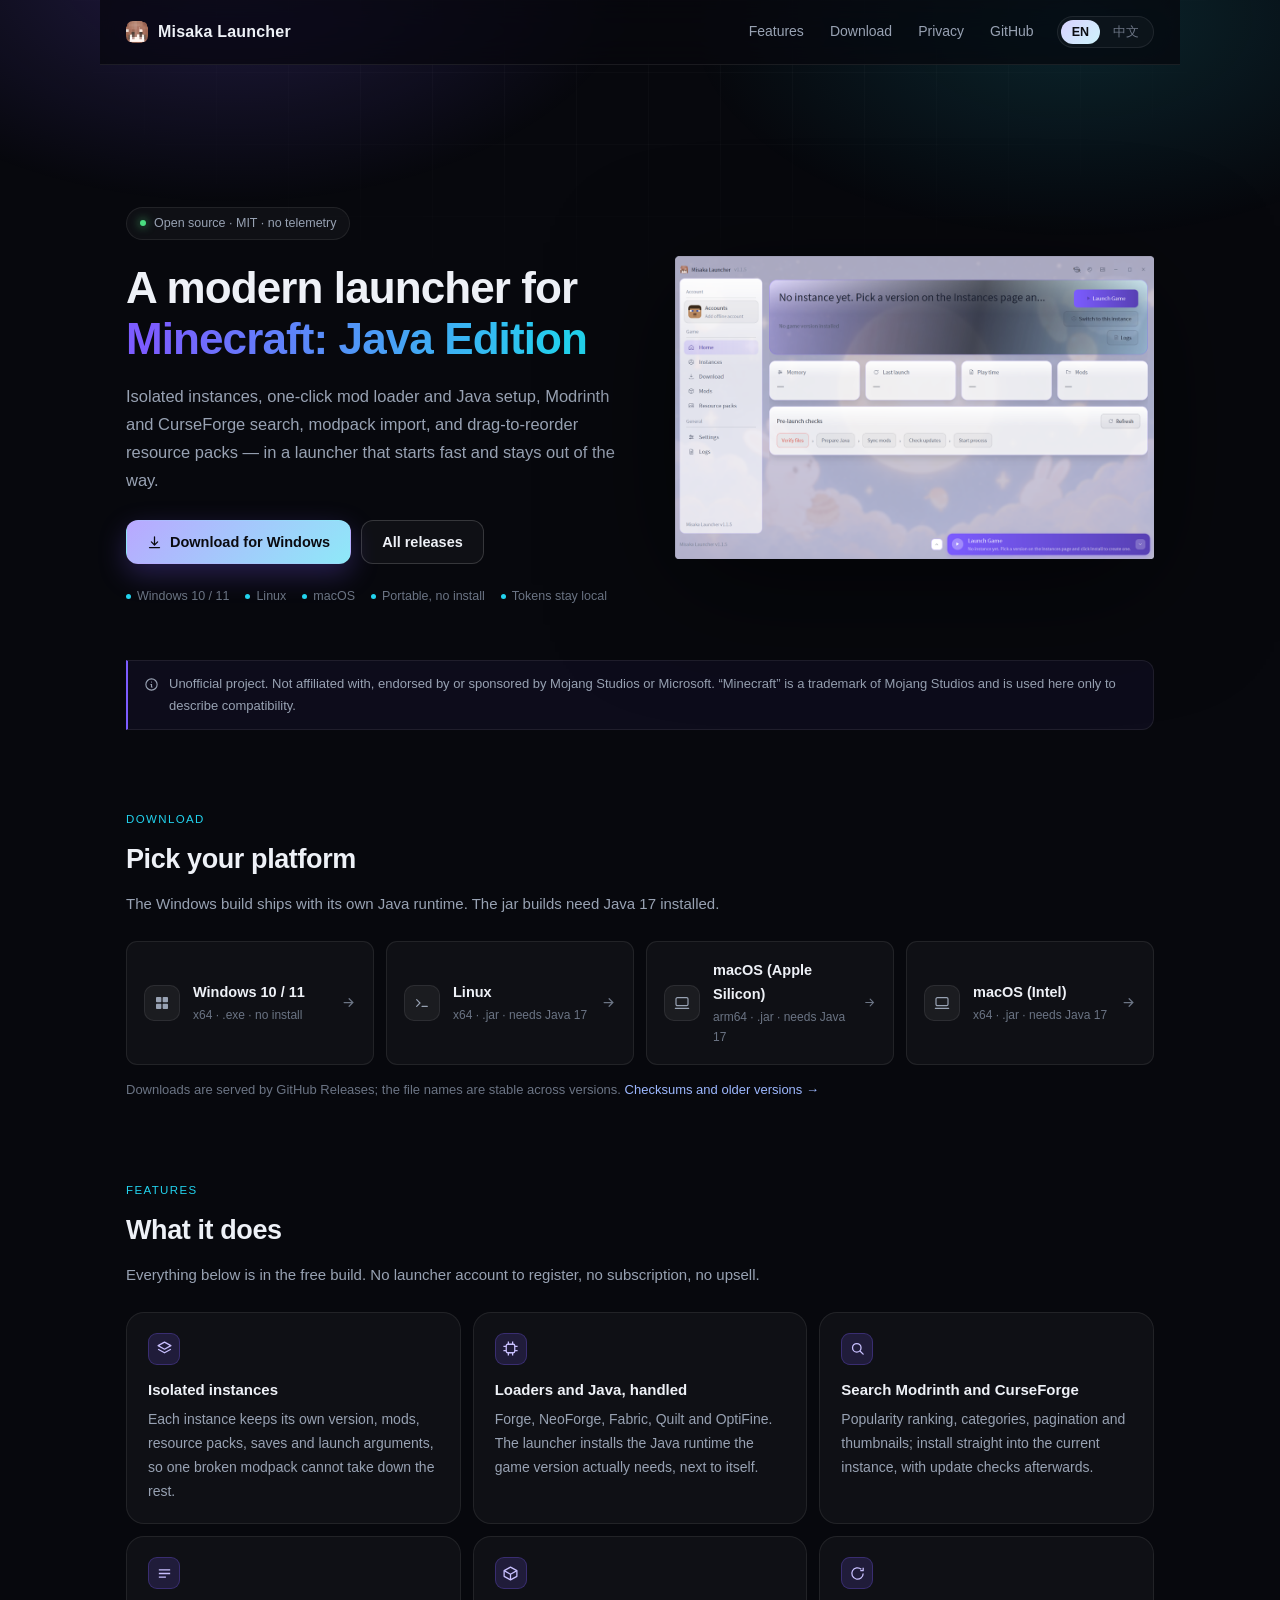
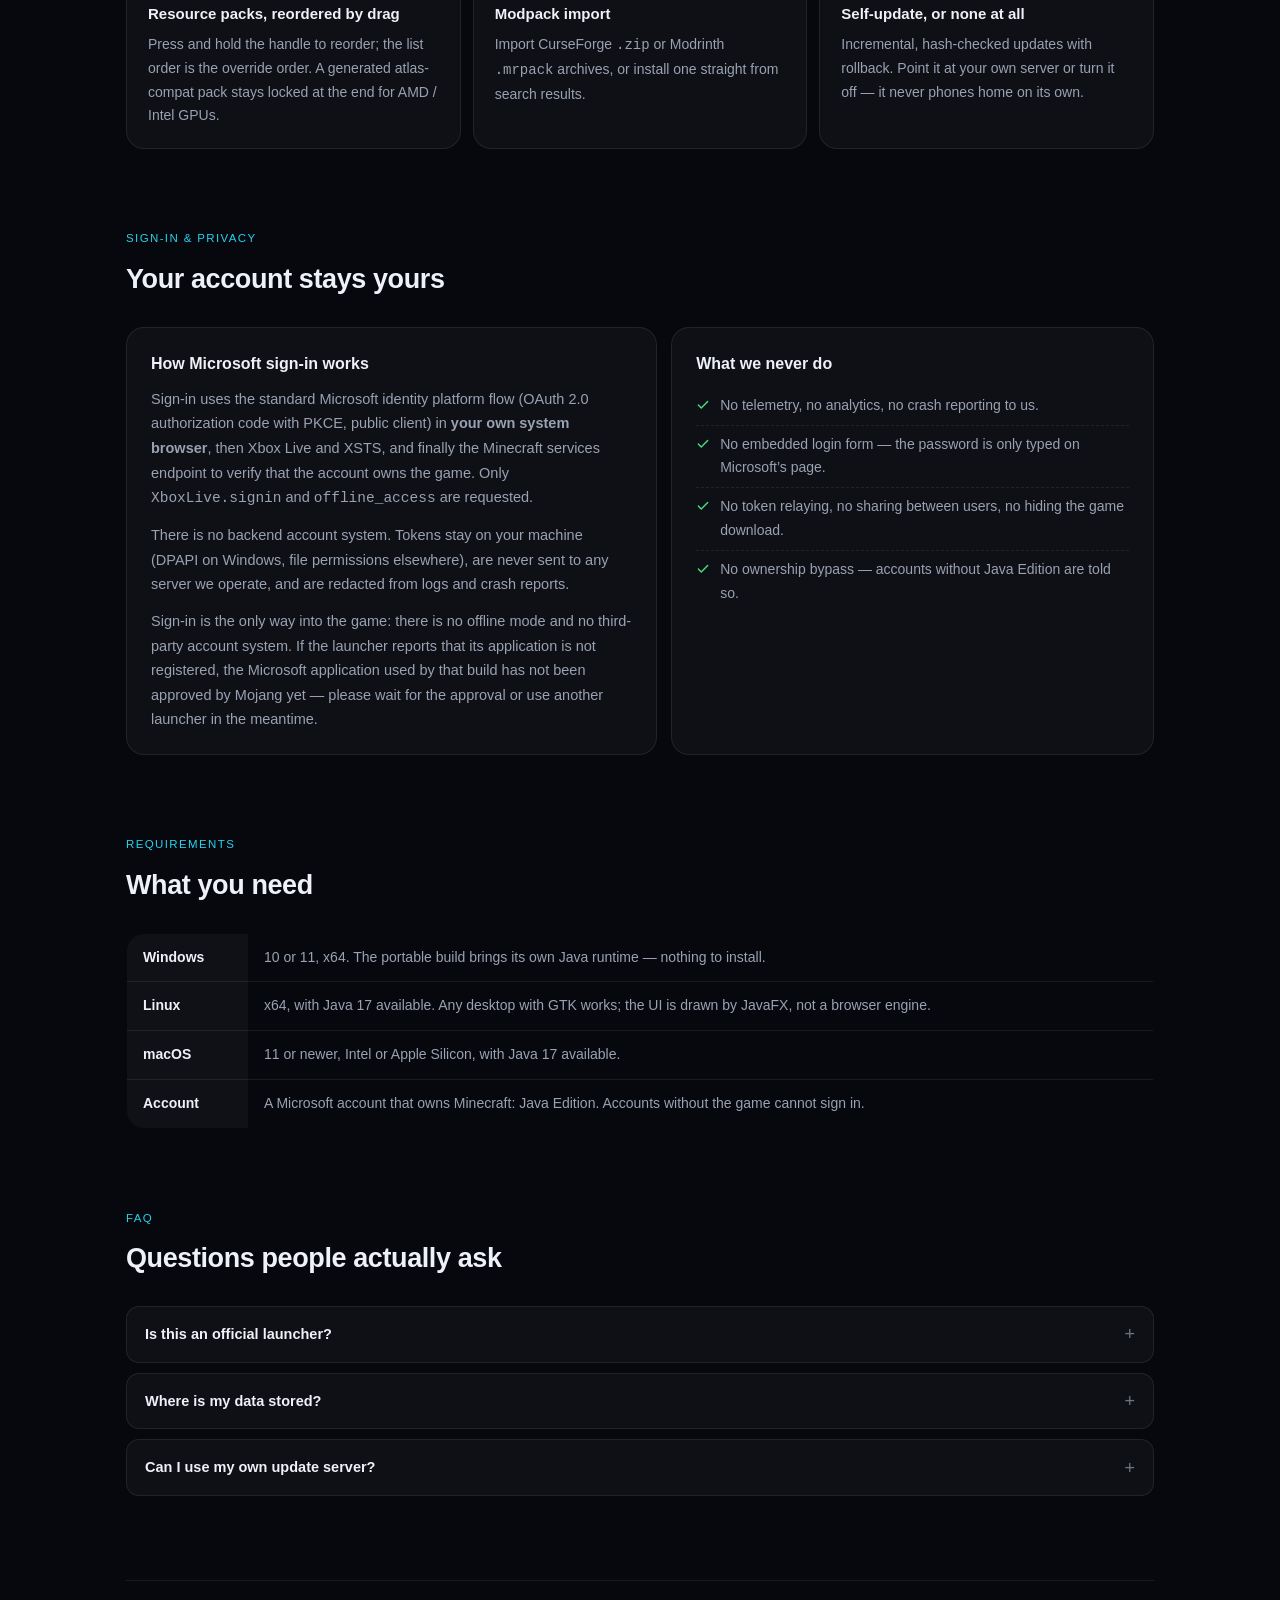
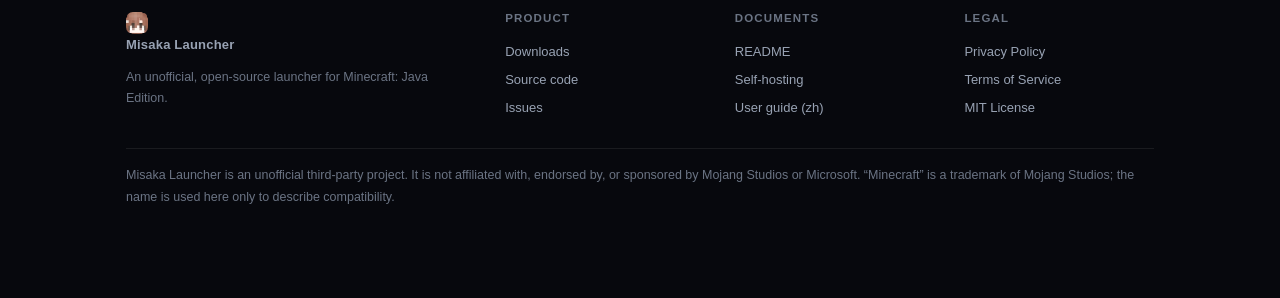
==== commit 2006ea54: "docs(site): 删除 Invalid app registration 的 FAQ 条目" ====
--- a/site/index.html
+++ b/site/index.html
@@ -384,14 +384,6 @@
             </details>
 
             <details>
-                <summary><span data-lang="en">Microsoft sign-in says “Invalid app registration”. Why?</span><span data-lang="zh">微软登录报 “Invalid app registration” 是什么原因？</span></summary>
-                <p>
-                    <span data-lang="en">The Microsoft application used by that build has not been approved by Mojang’s API allow list yet, so the game cannot be launched at all — there is no offline fallback by design. Nothing is wrong with your machine or your account.</span>
-                    <span data-lang="zh">该构建使用的微软应用还没有通过 Mojang 的 API 白名单审核，因此暂时无法启动游戏 —— 本启动器不提供离线兜底。这不是你机器或账号的问题。</span>
-                </p>
-            </details>
-
-            <details>
                 <summary><span data-lang="en">Where is my data stored?</span><span data-lang="zh">我的数据存在哪？</span></summary>
                 <p>
                     <span data-lang="en">Everything lives in the launcher’s own folder (portable by default): instances, mods, saves, Java runtimes, logs and settings. Delete the folder to uninstall; there is no uninstaller and no registry litter.</span>
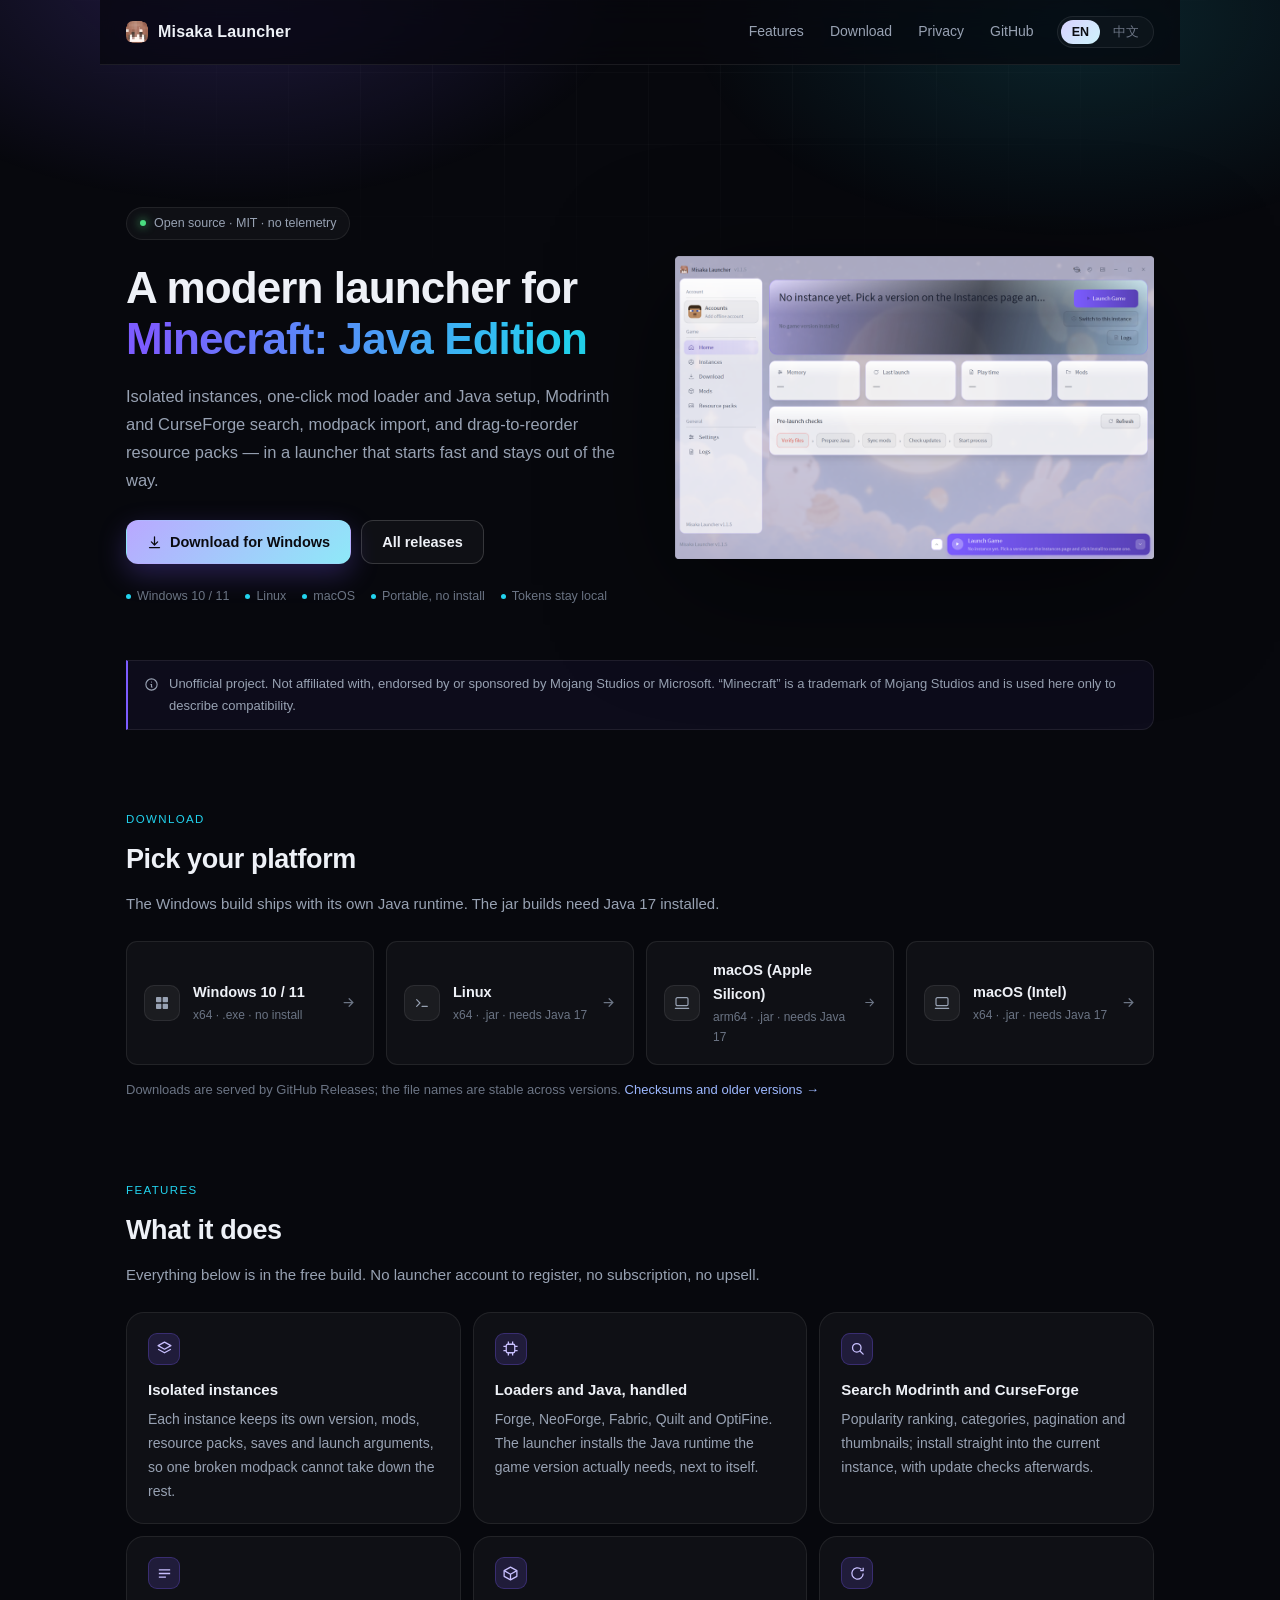
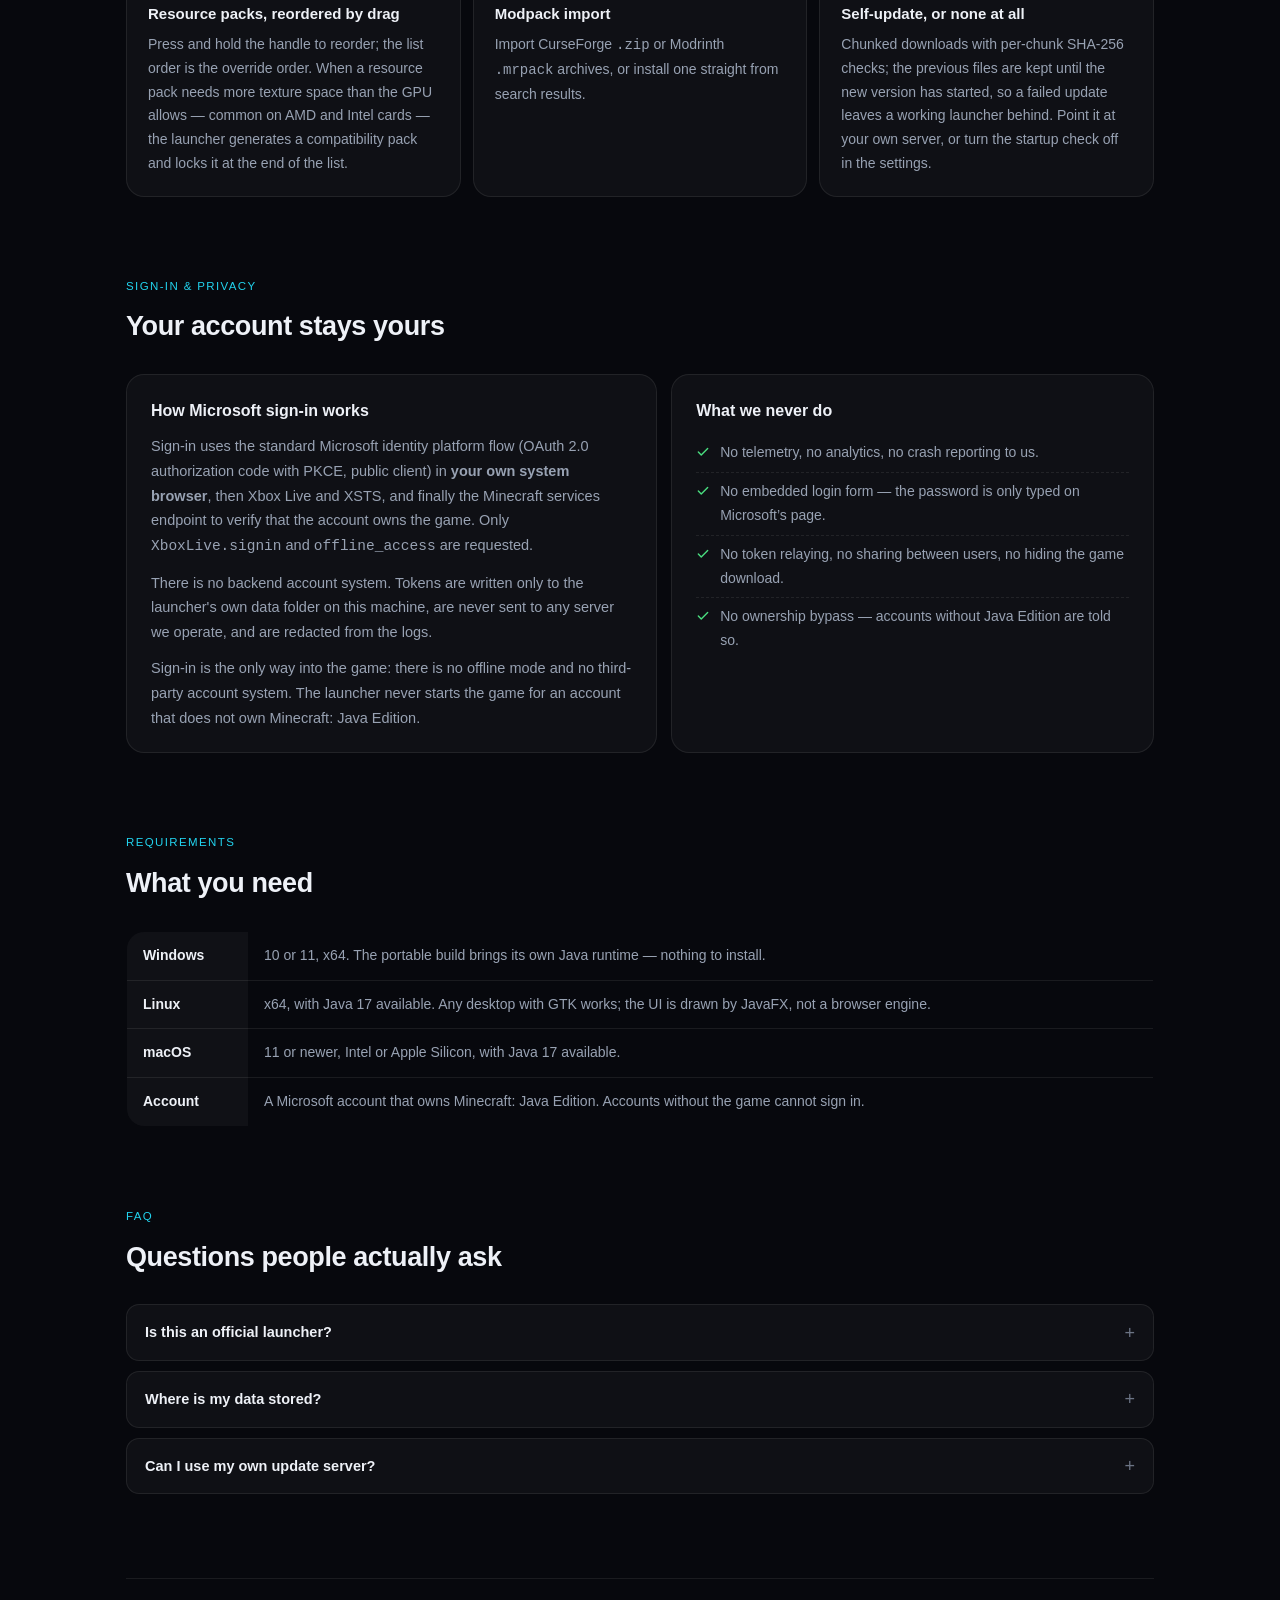
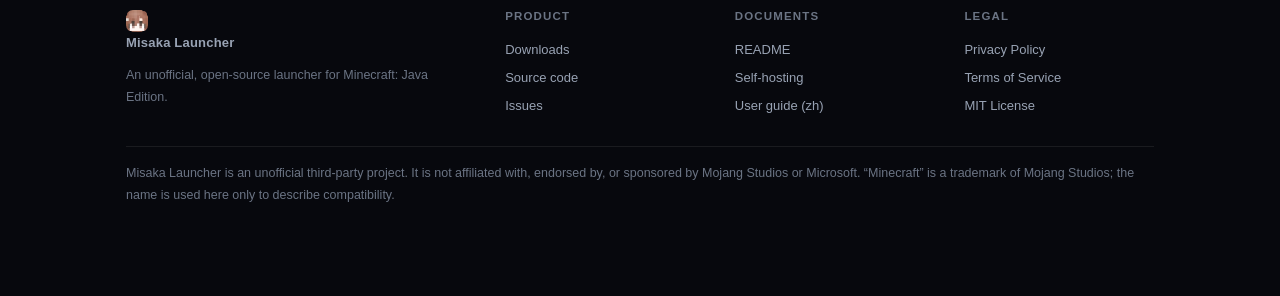
==== commit bec35a99: "docs(site): 全站说辞与 1.2.0 实际行为对齐 - 去掉不实表述：DPAPI 加密、可回滚、'从不私自联网' - 隐私政策补全网络行为（更新服务、JDK 提供方、sessionserve" ====
--- a/site/index.html
+++ b/site/index.html
@@ -246,8 +246,8 @@
                 </div>
                 <h3><span data-lang="en">Resource packs, reordered by drag</span><span data-lang="zh">资源包拖拽排序</span></h3>
                 <p>
-                    <span data-lang="en">Press and hold the handle to reorder; the list order is the override order. A generated atlas-compat pack stays locked at the end for AMD / Intel GPUs.</span>
-                    <span data-lang="zh">按住手柄即可拖动排序，列表顺序就是覆盖顺序。为 AMD / Intel 显卡生成的贴图兼容包锁定在末尾。</span>
+                    <span data-lang="en">Press and hold the handle to reorder; the list order is the override order. When a resource pack needs more texture space than the GPU allows — common on AMD and Intel cards — the launcher generates a compatibility pack and locks it at the end of the list.</span>
+                    <span data-lang="zh">按住手柄即可拖动排序，列表顺序就是覆盖顺序。当资源包需要的贴图尺寸超出显卡上限时（AMD / Intel 常见），启动器会生成一个贴图兼容包并锁定在列表末尾。</span>
                 </p>
             </div>
 
@@ -268,8 +268,8 @@
                 </div>
                 <h3><span data-lang="en">Self-update, or none at all</span><span data-lang="zh">可自更新，也可完全关掉</span></h3>
                 <p>
-                    <span data-lang="en">Incremental, hash-checked updates with rollback. Point it at your own server or turn it off — it never phones home on its own.</span>
-                    <span data-lang="zh">增量更新、逐块校验、可回滚；可以指向自建服务端，也可以直接关掉，默认不会私自上报。</span>
+                    <span data-lang="en">Chunked downloads with per-chunk SHA-256 checks; the previous files are kept until the new version has started, so a failed update leaves a working launcher behind. Point it at your own server, or turn the startup check off in the settings.</span>
+                    <span data-lang="zh">分块下载、逐块 SHA-256 校验；旧文件保留到新版本启动成功，替换失败也不会把启动器弄坏。可以指向自建服务端，也可以在设置里关掉启动时检查。</span>
                 </p>
             </div>
         </div>
@@ -291,12 +291,12 @@
                     <span data-lang="zh">登录使用微软标准流程（OAuth 2.0 授权码 + PKCE，公共客户端），在 <strong>你自己的系统浏览器</strong> 里完成；随后经 Xbox Live 与 XSTS，最后由 Minecraft 服务端确认账号是否拥有游戏。只申请 <code>XboxLive.signin</code> 与 <code>offline_access</code>。</span>
                 </p>
                 <p>
-                    <span data-lang="en">There is no backend account system. Tokens stay on your machine (DPAPI on Windows, file permissions elsewhere), are never sent to any server we operate, and are redacted from logs and crash reports.</span>
-                    <span data-lang="zh">没有自有账号服务器：令牌只保存在本机（Windows 用 DPAPI 加密），不会上传到本项目运营的任何服务器，日志与崩溃报告里的令牌会被脱敏。</span>
-                </p>
-                <p>
-                    <span data-lang="en">Sign-in is the only way into the game: there is no offline mode and no third-party account system. If the launcher reports that its application is not registered, the Microsoft application used by that build has not been approved by Mojang yet — please wait for the approval or use another launcher in the meantime.</span>
-                    <span data-lang="zh">登录是进入游戏的唯一方式：没有离线模式，也不接任何第三方账户体系。若提示应用未登记，说明该构建使用的微软应用尚未通过 Mojang 审核 —— 请等待审核通过，或暂时改用其它启动器。</span>
+                    <span data-lang="en">There is no backend account system. Tokens are written only to the launcher's own data folder on this machine, are never sent to any server we operate, and are redacted from the logs.</span>
+                    <span data-lang="zh">没有自有账号服务器：令牌只写入本机启动器自己的数据目录，不会上传到本项目运营的任何服务器，日志里的令牌会被脱敏。</span>
+                </p>
+                <p>
+                    <span data-lang="en">Sign-in is the only way into the game: there is no offline mode and no third-party account system. The launcher never starts the game for an account that does not own Minecraft: Java Edition.</span>
+                    <span data-lang="zh">登录是进入游戏的唯一方式：没有离线模式，也不接任何第三方账户体系。对于未拥有 Minecraft: Java Edition 的账号，启动器绝不会启动游戏。</span>
                 </p>
             </div>
 
@@ -386,16 +386,16 @@
             <details>
                 <summary><span data-lang="en">Where is my data stored?</span><span data-lang="zh">我的数据存在哪？</span></summary>
                 <p>
-                    <span data-lang="en">Everything lives in the launcher’s own folder (portable by default): instances, mods, saves, Java runtimes, logs and settings. Delete the folder to uninstall; there is no uninstaller and no registry litter.</span>
-                    <span data-lang="zh">全部在启动器自己的目录里（默认便携）：实例、模组、存档、Java 运行时、日志与设置。删掉目录即卸载，没有卸载程序和注册表残留。</span>
+                    <span data-lang="en">Everything lives in the launcher’s own folder (portable by default): instances, mods, saves, Java runtimes, logs, settings and the stored account tokens. The single-file build additionally unpacks its bundled runtime to <code>%LOCALAPPDATA%\MisakaLauncher\app\&lt;version&gt;</code> on first run — that folder is a cache and can be deleted at any time. Delete both to uninstall; there is no uninstaller and no registry litter.</span>
+                    <span data-lang="zh">全部在启动器自己的目录里（默认便携）：实例、模组、存档、Java 运行时、日志、设置与账号令牌。单文件版首次运行还会把自带运行时解压到 <code>%LOCALAPPDATA%\MisakaLauncher\app\&lt;版本&gt;</code>，那只是一个缓存目录，随时可以删。两处都删掉即完成卸载，没有卸载程序和注册表残留。</span>
                 </p>
             </details>
 
             <details>
                 <summary><span data-lang="en">Can I use my own update server?</span><span data-lang="zh">可以接自建的更新服务吗？</span></summary>
                 <p>
-                    <span data-lang="en">Yes. The update client speaks a small documented protocol (health, check, changelog, chunked download) and points at a configurable base URL; leaving it blank simply disables auto-update. The contract is in the repository under <code>docs/SELF-HOSTING.md</code>.</span>
-                    <span data-lang="zh">可以。更新客户端使用一套小而明确的协议（健康检查、检查更新、更新说明、分块下载），地址可配置；留空即关闭自动更新。接口契约见仓库里的 <code>docs/SELF-HOSTING.md</code>。</span>
+                    <span data-lang="en">Yes. The update client speaks a small documented protocol (health, check, changelog, chunked download) and points at a configurable base URL; leaving it blank, or switching off the startup check, disables it. The contract is in the repository under <code>docs/SELF-HOSTING.md</code>.</span>
+                    <span data-lang="zh">可以。更新客户端使用一套小而明确的协议（健康检查、检查更新、更新说明、分块下载），地址可配置；留空或关掉启动时检查即关闭更新。接口契约见仓库里的 <code>docs/SELF-HOSTING.md</code>。</span>
                 </p>
             </details>
         </div>
